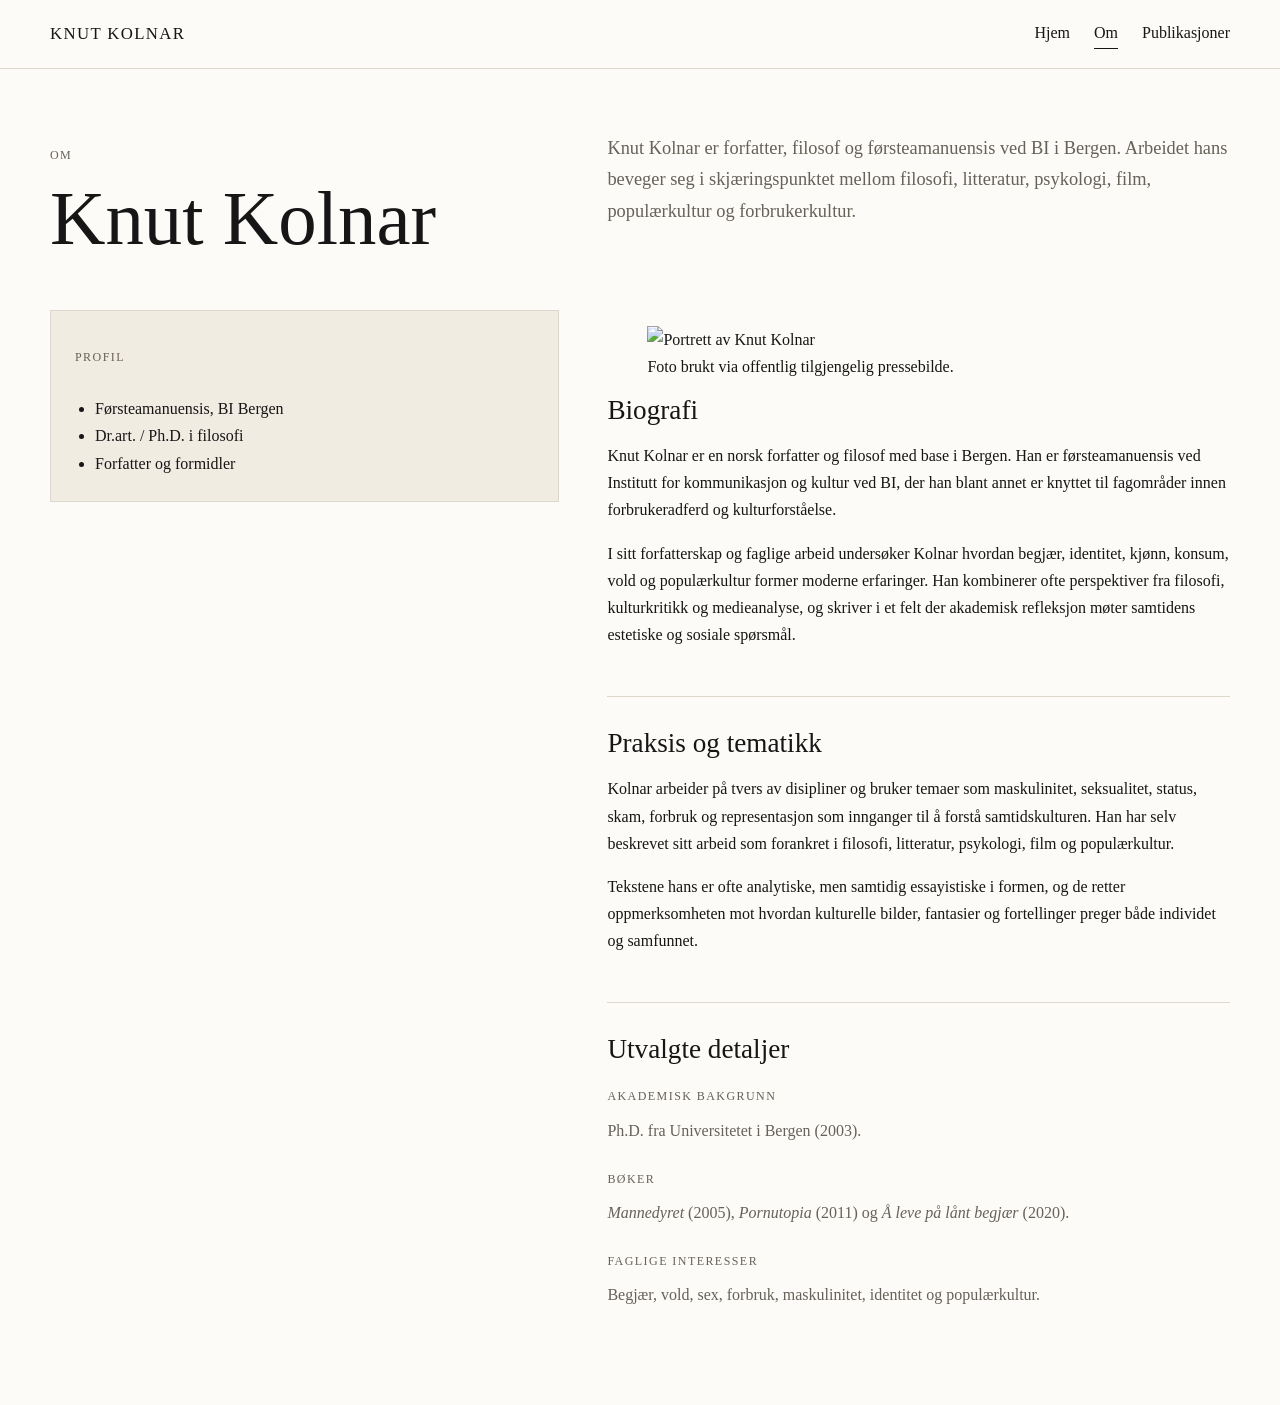
==== about.html @ 7ca928ae "V1" ====
<!DOCTYPE html>
<html lang="no">
<head>
  <meta charset="UTF-8" />
  <meta name="viewport" content="width=device-width, initial-scale=1.0" />
  <title>Om | Knut Kolnar</title>
  <meta name="description" content="Om Knut Kolnar – forfatter, filosof og førsteamanuensis." />
  <link rel="stylesheet" href="about.css" />
</head>
<body>
  <header class="site-header">
    <div class="container header-inner">
      <a href="index.html" class="logo">Knut Kolnar</a>
      <nav class="site-nav" aria-label="Hovednavigasjon">
        <a href="index.html">Hjem</a>
        <a href="about.html" class="active">Om</a>
        <a href="publications.html">Publikasjoner</a>
      </nav>
    </div>
  </header>

  <main class="about-main">
    <section class="page-intro">
      <div class="container intro-grid">
        <div>
          <p class="eyebrow">Om</p>
          <h1>Knut Kolnar</h1>
        </div>
        <div>
          <p class="lead">
            Knut Kolnar er forfatter, filosof og førsteamanuensis ved BI i Bergen. Arbeidet hans beveger seg i
            skjæringspunktet mellom filosofi, litteratur, psykologi, film, populærkultur og forbrukerkultur.
          </p>
        </div>
      </div>
    </section>

    <section class="content-section">
      <div class="container content-grid">
        <aside class="side-note">
          <p class="meta-label">Profil</p>
          <ul>
            <li>Førsteamanuensis, BI Bergen</li>
            <li>Dr.art. / Ph.D. i filosofi</li>
            <li>Forfatter og formidler</li>
          </ul>
        </aside>

        <div class="main-copy">
          <figure class="profile-image">
            <img
              src="https://mnd-assets.mynewsdesk.com/image/upload/c_fill%2Cdpr_auto%2Cf_auto%2Cg_auto%2Cq_auto%3Agood%2Cw_746/yz3xau4jhkzpb4hg7la3"
              alt="Portrett av Knut Kolnar"
            />
            <figcaption>Foto brukt via offentlig tilgjengelig pressebilde.</figcaption>
          </figure>

          <article>
            <h2>Biografi</h2>
            <p>
              Knut Kolnar er en norsk forfatter og filosof med base i Bergen. Han er førsteamanuensis ved Institutt
              for kommunikasjon og kultur ved BI, der han blant annet er knyttet til fagområder innen
              forbrukeradferd og kulturforståelse.
            </p>
            <p>
              I sitt forfatterskap og faglige arbeid undersøker Kolnar hvordan begjær, identitet, kjønn,
              konsum, vold og populærkultur former moderne erfaringer. Han kombinerer ofte perspektiver fra
              filosofi, kulturkritikk og medieanalyse, og skriver i et felt der akademisk refleksjon møter
              samtidens estetiske og sosiale spørsmål.
            </p>
          </article>

          <article>
            <h2>Praksis og tematikk</h2>
            <p>
              Kolnar arbeider på tvers av disipliner og bruker temaer som maskulinitet, seksualitet,
              status, skam, forbruk og representasjon som innganger til å forstå samtidskulturen.
              Han har selv beskrevet sitt arbeid som forankret i filosofi, litteratur, psykologi,
              film og populærkultur.
            </p>
            <p>
              Tekstene hans er ofte analytiske, men samtidig essayistiske i formen, og de retter oppmerksomheten mot
              hvordan kulturelle bilder, fantasier og fortellinger preger både individet og samfunnet.
            </p>
          </article>

          <article>
            <h2>Utvalgte detaljer</h2>
            <div class="detail-list">
              <div>
                <span class="detail-label">Akademisk bakgrunn</span>
                <p>Ph.D. fra Universitetet i Bergen (2003).</p>
              </div>
              <div>
                <span class="detail-label">Bøker</span>
                <p><em>Mannedyret</em> (2005), <em>Pornutopia</em> (2011) og <em>Å leve på lånt begjær</em> (2020).</p>
              </div>
              <div>
                <span class="detail-label">Faglige interesser</span>
                <p>Begjær, vold, sex, forbruk, maskulinitet, identitet og populærkultur.</p>
              </div>
            </div>
          </article>
        </div>
      </div>
    </section>
  </main>
</body>
</html>
---- about.css ----
:root {
  --bg: #fcfbf7;
  --text: #161616;
  --muted: #666159;
  --border: #ddd7cc;
  --surface: #f1ece2;
  --max-width: 1180px;
}

* {
  box-sizing: border-box;
}

body {
  margin: 0;
  font-family: Georgia, "Times New Roman", serif;
  background: var(--bg);
  color: var(--text);
  line-height: 1.7;
}

a {
  color: inherit;
  text-decoration: none;
}

.container {
  width: min(100% - 2rem, var(--max-width));
  margin: 0 auto;
}

.site-header {
  border-bottom: 1px solid var(--border);
  background: rgba(252, 251, 247, 0.95);
  position: sticky;
  top: 0;
}

.header-inner {
  display: flex;
  align-items: center;
  justify-content: space-between;
  gap: 1rem;
  padding: 1.2rem 0;
}

.logo {
  letter-spacing: 0.08em;
  text-transform: uppercase;
  font-size: 1.05rem;
}

.site-nav {
  display: flex;
  gap: 1.5rem;
}

.site-nav a {
  position: relative;
  padding-bottom: 0.15rem;
}

.site-nav a.active::after,
.site-nav a:hover::after {
  content: "";
  position: absolute;
  left: 0;
  bottom: 0;
  width: 100%;
  height: 1px;
  background: var(--text);
}

.about-main {
  padding-bottom: 4rem;
}

.page-intro {
  padding: 4rem 0 2rem;
}

.intro-grid,
.content-grid {
  display: grid;
  grid-template-columns: 0.9fr 1.1fr;
  gap: 3rem;
}

.eyebrow,
.meta-label,
.detail-label {
  display: inline-block;
  text-transform: uppercase;
  letter-spacing: 0.12em;
  font-size: 0.75rem;
  color: var(--muted);
}

h1,
h2 {
  margin-top: 0;
  font-weight: 400;
  line-height: 1.1;
}

h1 {
  font-size: clamp(2.8rem, 6vw, 5rem);
  margin-bottom: 0;
}

h2 {
  font-size: 1.7rem;
  margin-bottom: 1rem;
}

.lead {
  margin: 0;
  font-size: 1.15rem;
  color: var(--muted);
}

.content-section {
  padding: 1rem 0 0;
}

.side-note {
  align-self: start;
  padding: 1.5rem;
  border: 1px solid var(--border);
  background: var(--surface);
}

.side-note ul {
  margin: 1rem 0 0;
  padding-left: 1.25rem;
}

.main-copy article {
  padding-bottom: 2rem;
  margin-bottom: 2rem;
  border-bottom: 1px solid var(--border);
}

.main-copy article:last-child {
  border-bottom: 0;
  margin-bottom: 0;
}

.detail-list {
  display: grid;
  gap: 1.25rem;
}

.detail-list p {
  margin: 0.5rem 0 0;
  color: var(--muted);
}

@media (max-width: 860px) {
  .intro-grid,
  .content-grid {
    grid-template-columns: 1fr;
    gap: 2rem;
  }
}

@media (max-width: 640px) {
  .header-inner {
    flex-direction: column;
    align-items: flex-start;
  }

  .site-nav {
    flex-wrap: wrap;
    gap: 1rem;
  }
}
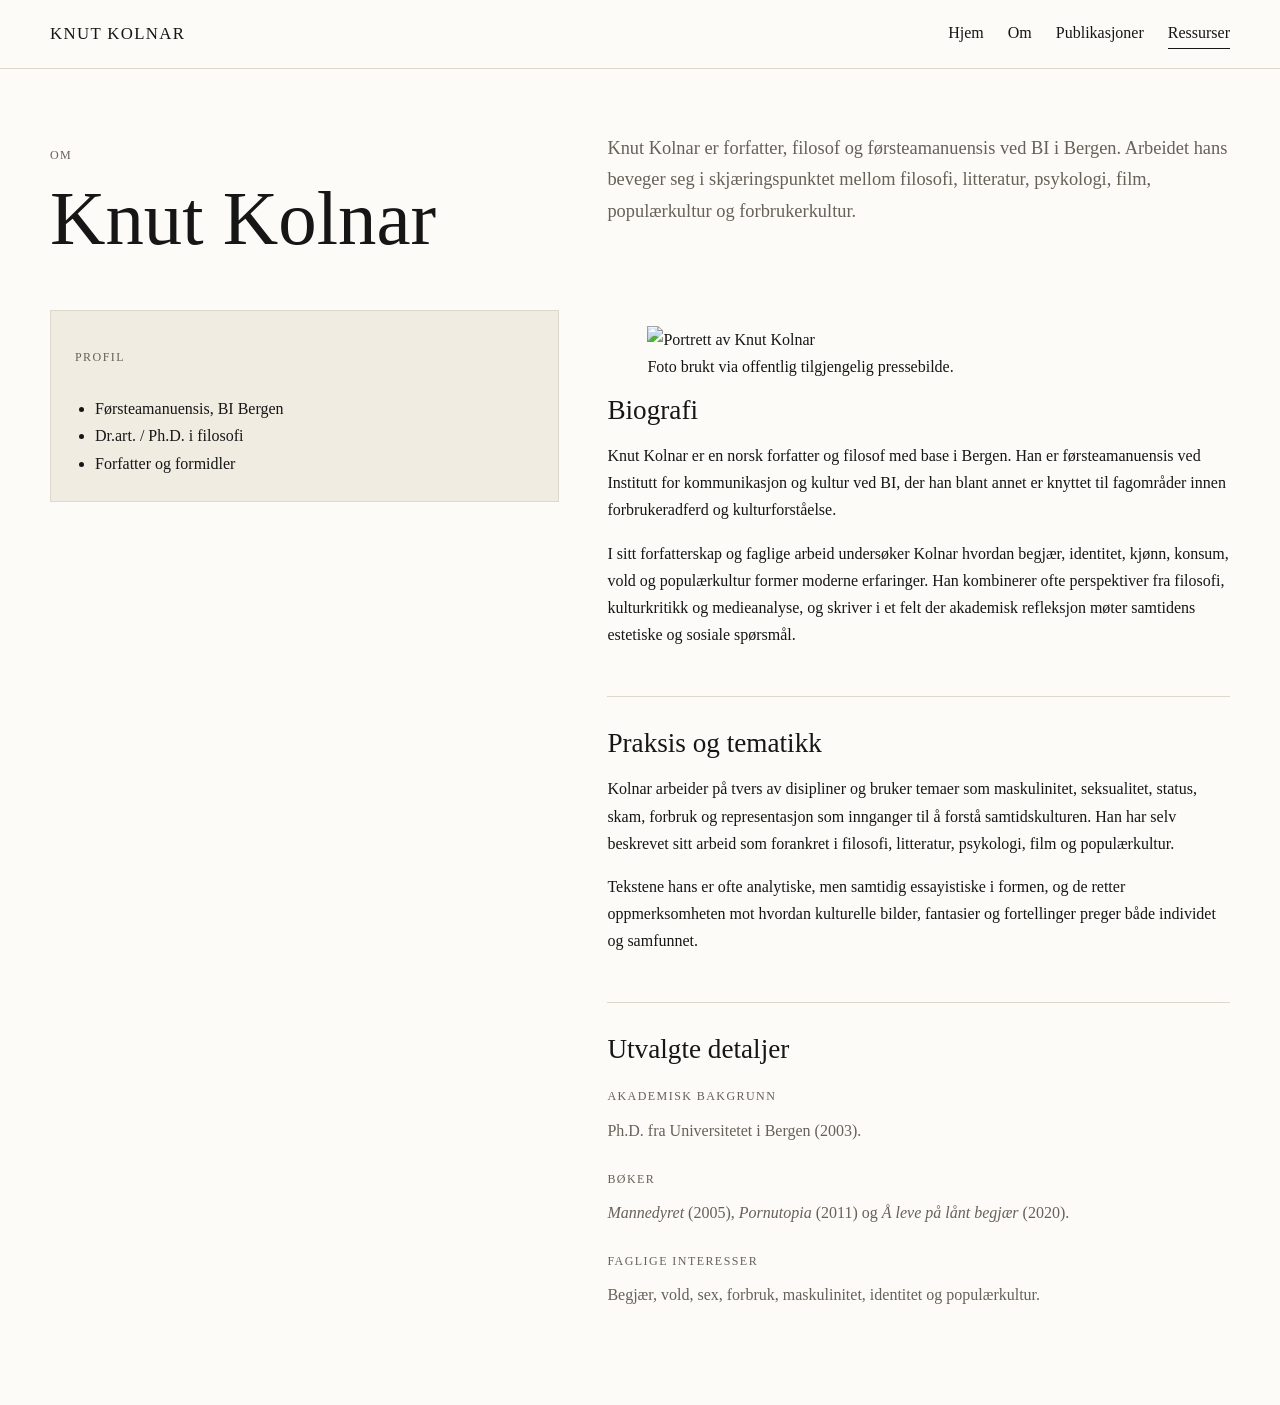
==== commit 89b43d21: "V2" ====
--- a/about.html
+++ b/about.html
@@ -13,8 +13,9 @@
       <a href="index.html" class="logo">Knut Kolnar</a>
       <nav class="site-nav" aria-label="Hovednavigasjon">
         <a href="index.html">Hjem</a>
-        <a href="about.html" class="active">Om</a>
+        <a href="about.html">Om</a>
         <a href="publications.html">Publikasjoner</a>
+        <a href="resources.html" class="active">Ressurser</a>
       </nav>
     </div>
   </header>
